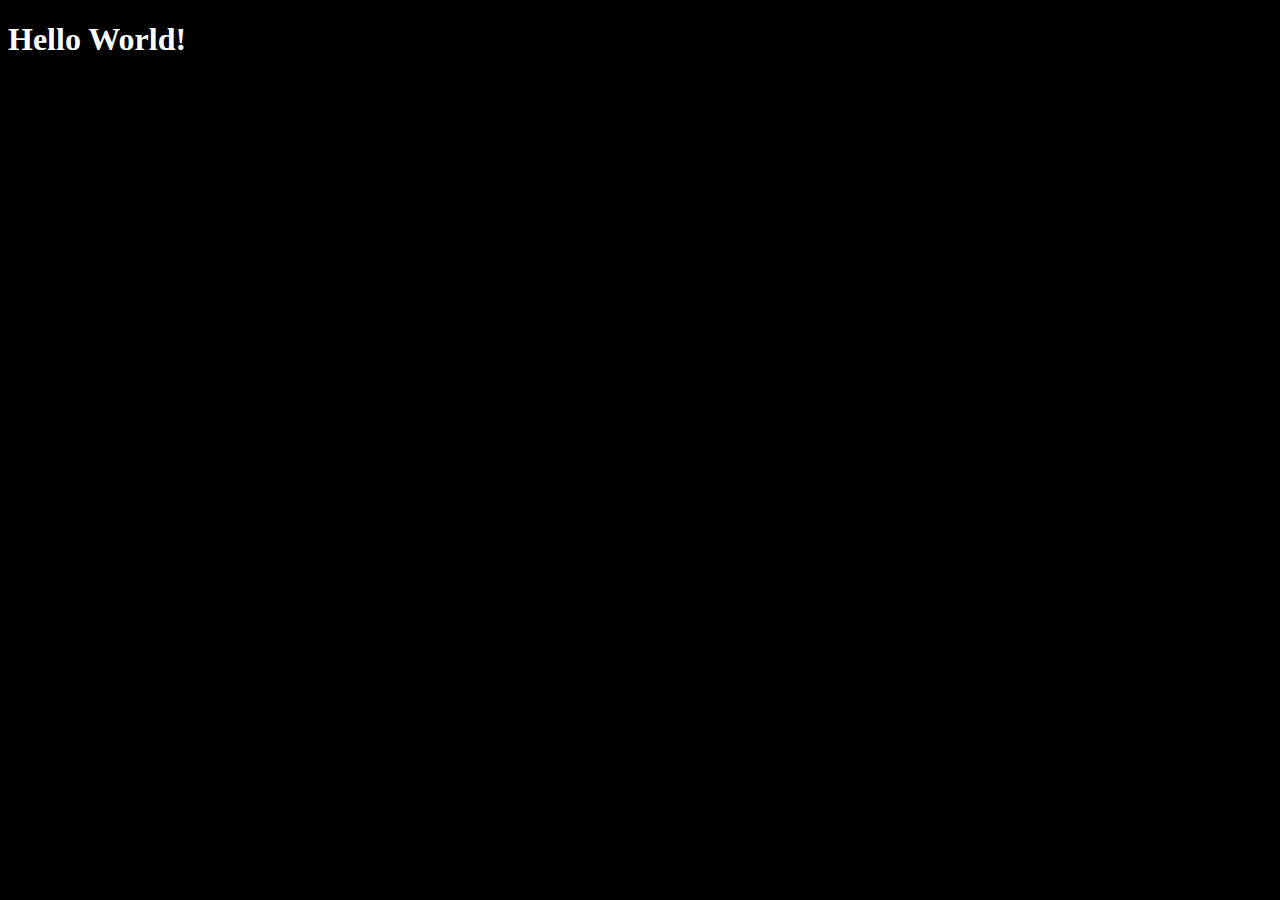
==== landing page/index.html @ e0ee01a5 "initial html and css structure" ====
<!DOCTYPE html>
<html lang="en">
  <head>
    <meta charset="UTF-8" />
    <meta name="viewport" content="width=device-width, initial-scale=1.0" />
    <title>Landing Page</title>
    <link rel="stylesheet" href="styles.css" />
  </head>
  <body>
    <h1>Hello World!</h1>
  </body>
</html>
---- landing page/styles.css ----
body {
  background-color: black;
}

h1 {
  color: white;
}
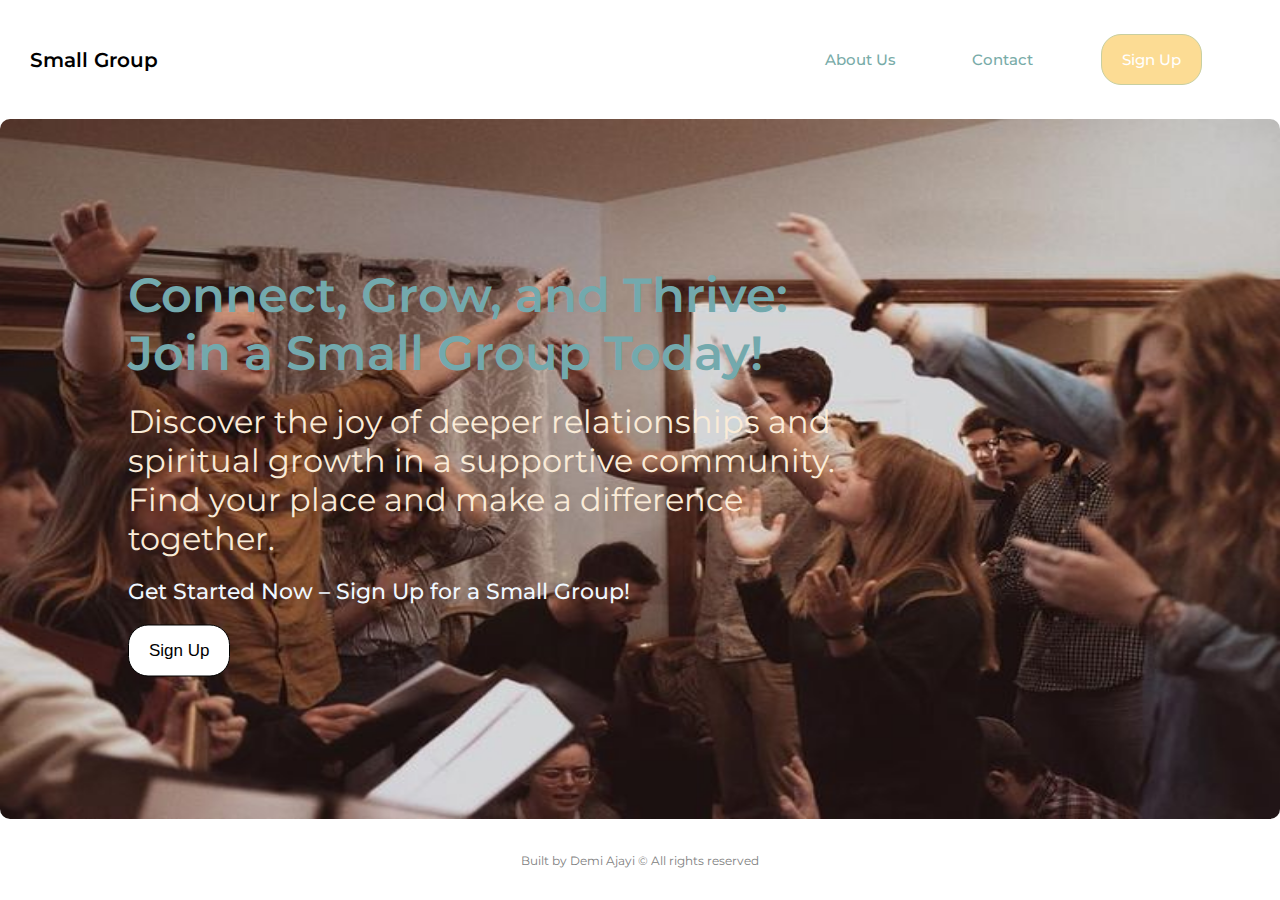
==== commit af872519: "header, main and footer section html and css" ====
--- a/landing page/index.html
+++ b/landing page/index.html
@@ -5,8 +5,56 @@
     <meta name="viewport" content="width=device-width, initial-scale=1.0" />
     <title>Landing Page</title>
     <link rel="stylesheet" href="styles.css" />
+    <link rel="preconnect" href="https://fonts.googleapis.com" />
+    <link rel="preconnect" href="https://fonts.gstatic.com" crossorigin />
+    <link
+      href="https://fonts.googleapis.com/css2?family=Montserrat:ital,wght@0,100..900;1,100..900&family=Roboto:ital,wght@0,100;0,300;0,400;0,500;0,700;0,900;1,100;1,300;1,400;1,500;1,700;1,900&display=swap"
+      rel="stylesheet"
+    />
   </head>
   <body>
-    <h1>Hello World!</h1>
+    <header>
+      <div class="nav-container">
+        <div class="logo">Small Group</div>
+        <div class="nav-links">
+          <ul>
+            <li>
+              <a href="">About Us</a>
+            </li>
+            <li>
+              <a href="">Contact</a>
+            </li>
+            <li>
+              <a href="" class="sign-up">Sign Up</a>
+            </li>
+          </ul>
+        </div>
+      </div>
+    </header>
+    <main>
+      <div class="container">
+        <img
+          src="/assets/small group image.jpeg"
+          alt="Small-group"
+          class="image"
+        />
+        <div class="text">
+          <div class="headline">
+            Connect, Grow, and Thrive: Join a Small Group Today!
+          </div>
+          <div class="sub-headline">
+            Discover the joy of deeper relationships and spiritual growth in a
+            supportive community. Find your place and make a difference
+            together.
+          </div>
+          <div class="call-to-action">
+            Get Started Now – Sign Up for a Small Group!
+            <br />
+            <button>Sign Up</button>
+          </div>
+        </div>
+      </div>
+    </main>
+    <footer>Built by Demi Ajayi &copy; All rights reserved</footer>
   </body>
 </html>
--- a/landing page/styles.css
+++ b/landing page/styles.css
@@ -1,7 +1,101 @@
 body {
-  background-color: black;
+  font-family: "Montserrat", sans-serif;
+  background-color: #fff;
+  margin: 0;
 }
 
-h1 {
-  color: white;
+.nav-container {
+  display: flex;
+  justify-content: space-between;
+  align-items: center;
+  padding: 10px 30px;
 }
+
+.logo {
+  font-weight: 600;
+  font-size: 20px;
+}
+
+.nav-links ul {
+  list-style-type: none;
+}
+
+li,
+a {
+  text-decoration: none;
+  display: inline-block;
+  margin-right: 20px;
+  font-weight: 500;
+  font-size: 15px;
+  padding: 8px;
+  color: #78aba8;
+}
+
+.sign-up {
+  border: 1px solid #c8cfa0;
+  border-radius: 20px;
+  padding: 15px 20px;
+  color: #fff;
+  background-color: #fcdc94;
+}
+
+.container {
+  position: relative;
+  text-align: left;
+}
+
+.image {
+  width: 100%;
+  height: 700px;
+  border-radius: 10px;
+}
+
+.text {
+  position: absolute;
+  top: 50%;
+  left: 40%;
+  transform: translate(-50%, -50%);
+}
+
+.headline {
+  font-size: 48px;
+  font-weight: 600;
+  color: #73a9ad;
+  margin-bottom: 20px;
+}
+
+.sub-headline {
+  font-size: 32px;
+  color: #faebd7;
+  margin-bottom: 20px;
+}
+
+.call-to-action {
+  font-size: 22px;
+  font-weight: 500;
+  color: aliceblue;
+}
+
+button {
+  padding: 15px 20px;
+  font-size: 17px;
+  border-radius: 20px;
+  margin-top: 20px;
+  background-color: #fff;
+  border: 1px solid #000;
+}
+
+button:hover {
+  background-color: #ef9c66;
+  color: #fff;
+  border: 1px solid #fff;
+  transition: 0.2s ease-in-out;
+}
+
+footer {
+  text-align: center;
+  color: grey;
+  font-size: 12px;
+  margin-bottom: 30px;
+  margin-top: 30px;
+}
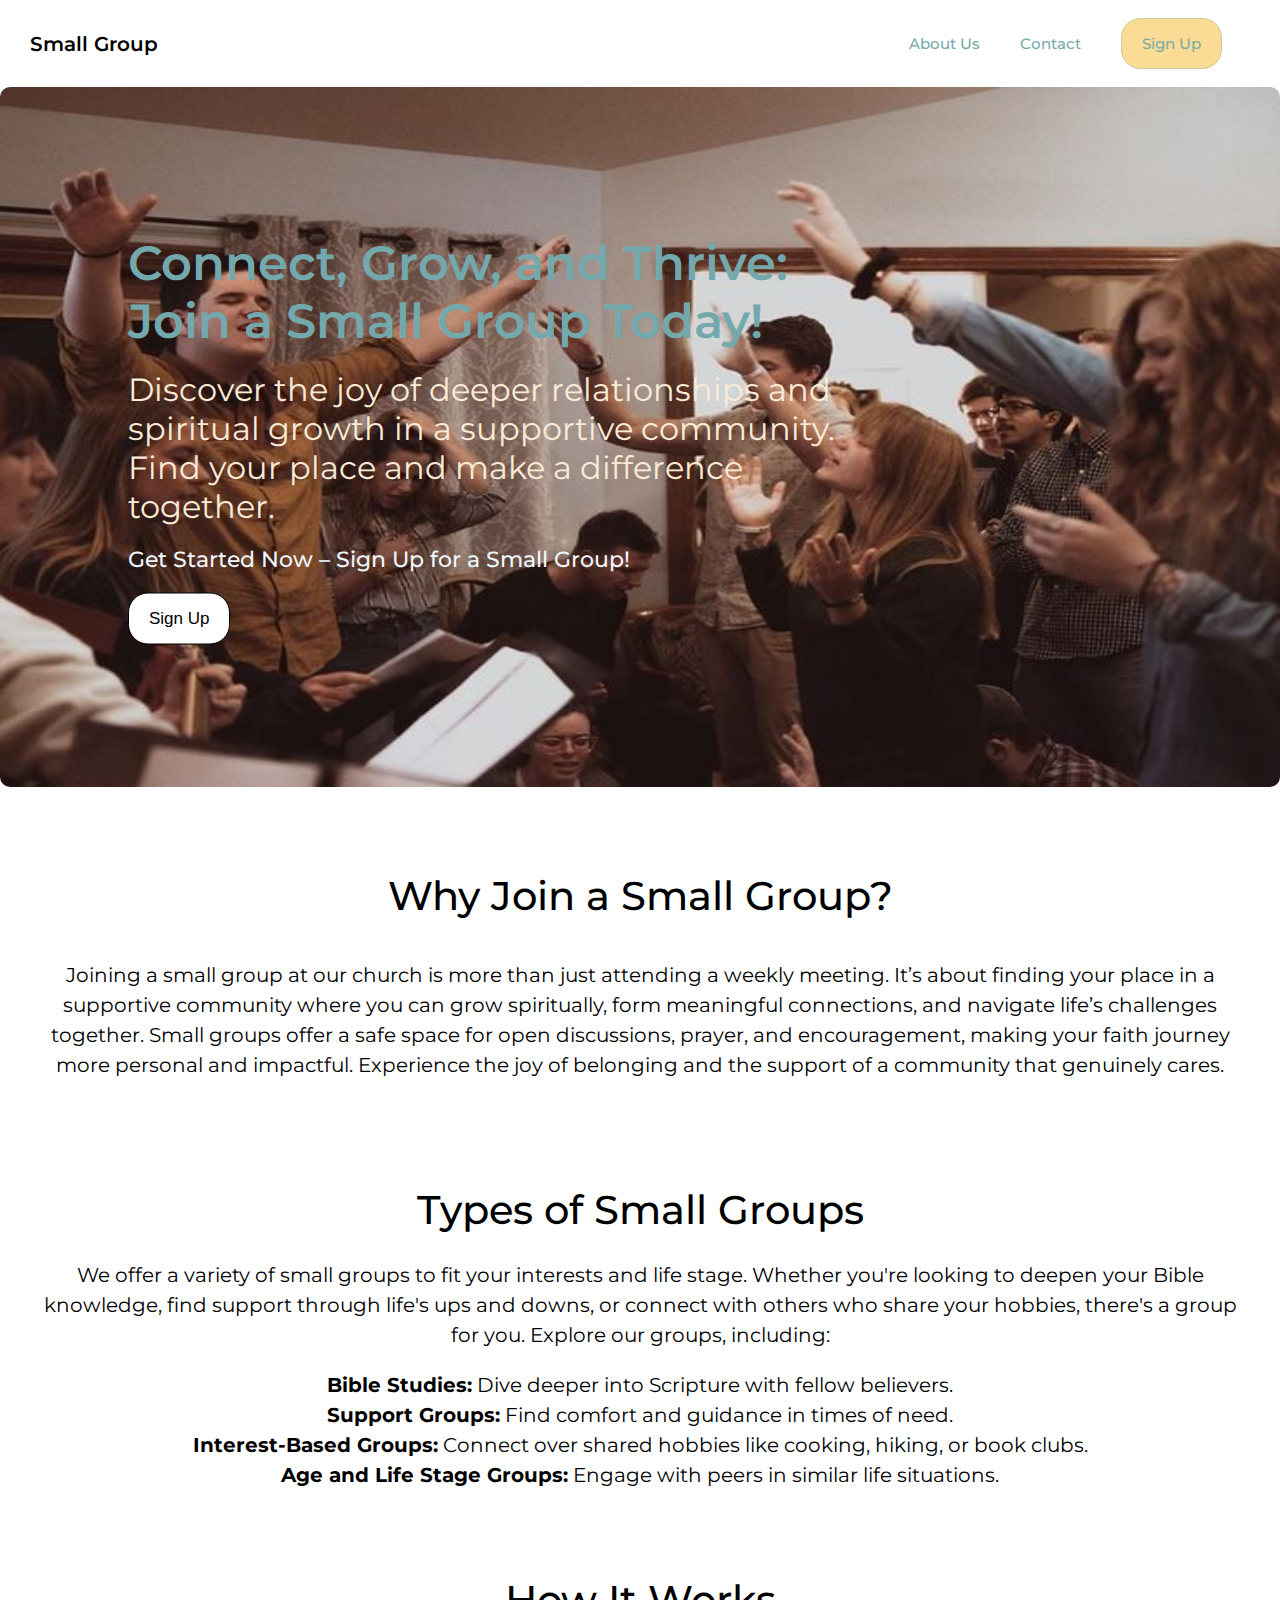
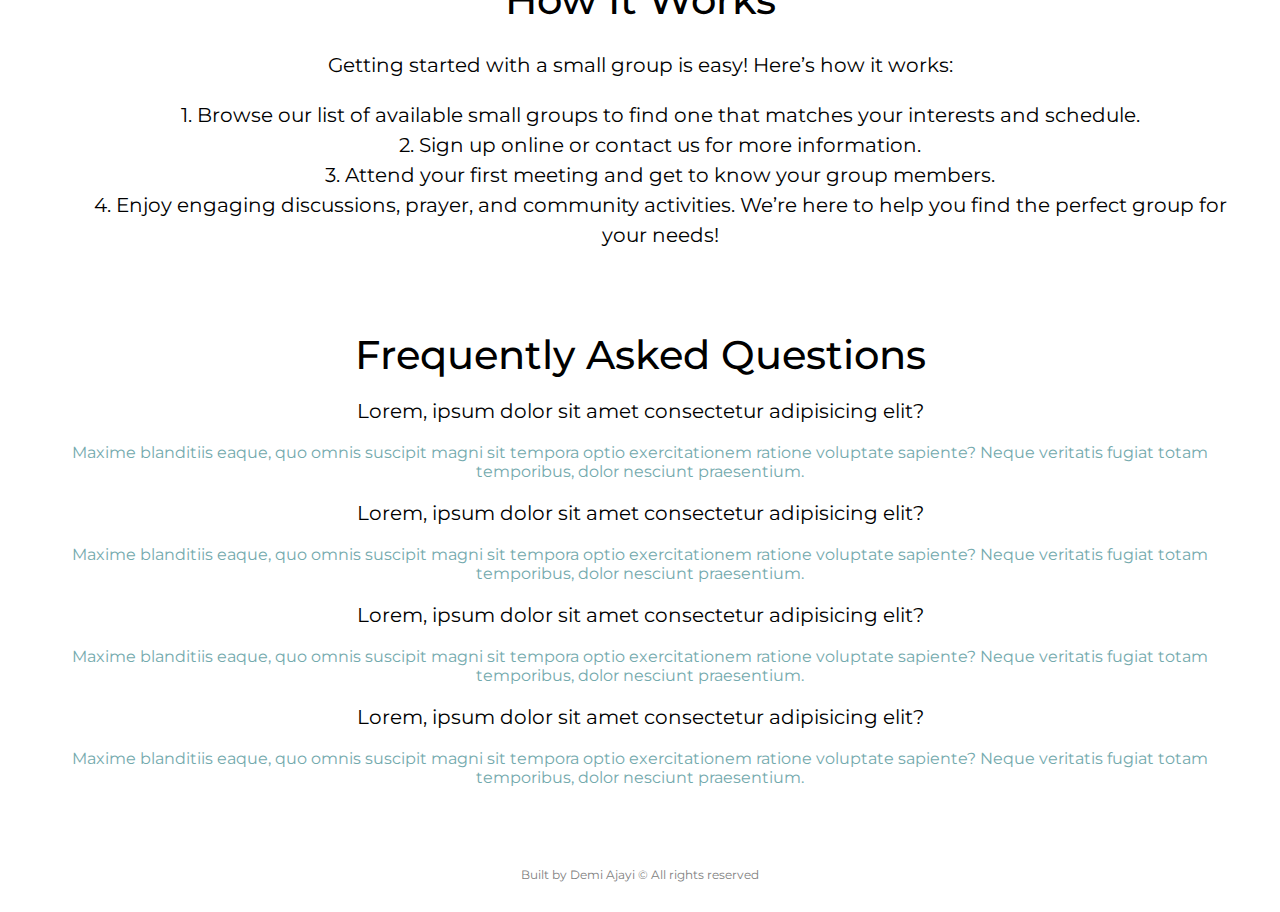
==== commit 09e72d5b: "information sections to rest of page" ====
--- a/landing page/index.html
+++ b/landing page/index.html
@@ -18,13 +18,13 @@
         <div class="logo">Small Group</div>
         <div class="nav-links">
           <ul>
-            <li>
+            <li class="nav-link">
               <a href="">About Us</a>
             </li>
-            <li>
+            <li class="nav-link">
               <a href="">Contact</a>
             </li>
-            <li>
+            <li class="nav-link">
               <a href="" class="sign-up">Sign Up</a>
             </li>
           </ul>
@@ -55,6 +55,113 @@
         </div>
       </div>
     </main>
+    <section class="why">
+      <div class="section-heading">Why Join a Small Group?</div>
+      <div class="section-content">
+        Joining a small group at our church is more than just attending a weekly
+        meeting. It’s about finding your place in a supportive community where
+        you can grow spiritually, form meaningful connections, and navigate
+        life’s challenges together. Small groups offer a safe space for open
+        discussions, prayer, and encouragement, making your faith journey more
+        personal and impactful. Experience the joy of belonging and the support
+        of a community that genuinely cares.
+      </div>
+    </section>
+
+    <section class="types">
+      <div class="section-heading">Types of Small Groups</div>
+      <div class="section-content">
+        We offer a variety of small groups to fit your interests and life stage.
+        Whether you're looking to deepen your Bible knowledge, find support
+        through life's ups and downs, or connect with others who share your
+        hobbies, there's a group for you. Explore our groups, including:
+        <ul>
+          <li>
+            <strong>Bible Studies:</strong> Dive deeper into Scripture with
+            fellow believers.
+          </li>
+          <li>
+            <strong>Support Groups:</strong> Find comfort and guidance in times
+            of need.
+          </li>
+          <li>
+            <strong>Interest-Based Groups:</strong> Connect over shared hobbies
+            like cooking, hiking, or book clubs.
+          </li>
+          <li>
+            <strong>Age and Life Stage Groups:</strong> Engage with peers in
+            similar life situations.
+          </li>
+        </ul>
+      </div>
+    </section>
+
+    <section class="how">
+      <div class="section-heading">How It Works</div>
+      <div class="section-content">
+        Getting started with a small group is easy! Here’s how it works:
+        <ol>
+          <li>
+            1. Browse our list of available small groups to find one that
+            matches your interests and schedule.
+          </li>
+          <li>2. Sign up online or contact us for more information.</li>
+          <li>
+            3. Attend your first meeting and get to know your group members.
+          </li>
+          <li>
+            4. Enjoy engaging discussions, prayer, and community activities.
+            We’re here to help you find the perfect group for your needs!
+          </li>
+        </ol>
+      </div>
+    </section>
+
+    <section class="faq">
+      <div class="section-heading">Frequently Asked Questions</div>
+      <div class="section-content">
+        <div class="q&a">
+          <p class="question">
+            Lorem, ipsum dolor sit amet consectetur adipisicing elit?
+          </p>
+          <p class="answer">
+            Maxime blanditiis eaque, quo omnis suscipit magni sit tempora optio
+            exercitationem ratione voluptate sapiente? Neque veritatis fugiat
+            totam temporibus, dolor nesciunt praesentium.
+          </p>
+        </div>
+        <div class="q&a">
+          <p class="question">
+            Lorem, ipsum dolor sit amet consectetur adipisicing elit?
+          </p>
+          <p class="answer">
+            Maxime blanditiis eaque, quo omnis suscipit magni sit tempora optio
+            exercitationem ratione voluptate sapiente? Neque veritatis fugiat
+            totam temporibus, dolor nesciunt praesentium.
+          </p>
+        </div>
+        <div class="q&a">
+          <p class="question">
+            Lorem, ipsum dolor sit amet consectetur adipisicing elit?
+          </p>
+          <p class="answer">
+            Maxime blanditiis eaque, quo omnis suscipit magni sit tempora optio
+            exercitationem ratione voluptate sapiente? Neque veritatis fugiat
+            totam temporibus, dolor nesciunt praesentium.
+          </p>
+        </div>
+        <div class="q&a">
+          <p class="question">
+            Lorem, ipsum dolor sit amet consectetur adipisicing elit?
+          </p>
+          <p class="answer">
+            Maxime blanditiis eaque, quo omnis suscipit magni sit tempora optio
+            exercitationem ratione voluptate sapiente? Neque veritatis fugiat
+            totam temporibus, dolor nesciunt praesentium.
+          </p>
+        </div>
+      </div>
+    </section>
     <footer>Built by Demi Ajayi &copy; All rights reserved</footer>
   </body>
 </html>
--- a/landing page/styles.css
+++ b/landing page/styles.css
@@ -20,14 +20,16 @@
   list-style-type: none;
 }
 
-li,
-a {
-  text-decoration: none;
+.nav-link {
   display: inline-block;
   margin-right: 20px;
   font-weight: 500;
   font-size: 15px;
   padding: 8px;
+}
+
+.nav-link a {
+  text-decoration: none;
   color: #78aba8;
 }
 
@@ -92,10 +94,66 @@
   transition: 0.2s ease-in-out;
 }
 
+section {
+  text-align: center;
+}
+
+.section-heading {
+  font-size: 40px;
+  font-weight: 500;
+  margin: 20px;
+}
+
+.why {
+  margin-top: 80px;
+}
+
+.why > .section-content {
+  font-size: 20px;
+  padding: 20px 50px;
+  line-height: 1.5;
+}
+
+.types {
+  margin: 80px 30px 0 30px;
+  font-size: 20px;
+  line-height: 1.5;
+}
+
+.types > ul {
+  list-style: circle;
+}
+
+.types .section-content ul {
+  list-style-type: none;
+  padding-left: 0;
+}
+
+.how {
+  margin: 80px 30px 0 30px;
+  font-size: 20px;
+  line-height: 1.5;
+}
+
+ol {
+  list-style: none;
+}
+
+.faq {
+  margin: 80px 30px 0 30px;
+}
+
+.question {
+  font-size: 20px;
+}
+
+.answer {
+  color: #73a9ad;
+}
+
 footer {
   text-align: center;
   color: grey;
   font-size: 12px;
-  margin-bottom: 30px;
-  margin-top: 30px;
+  margin: 80px 0 30px 0;
 }
